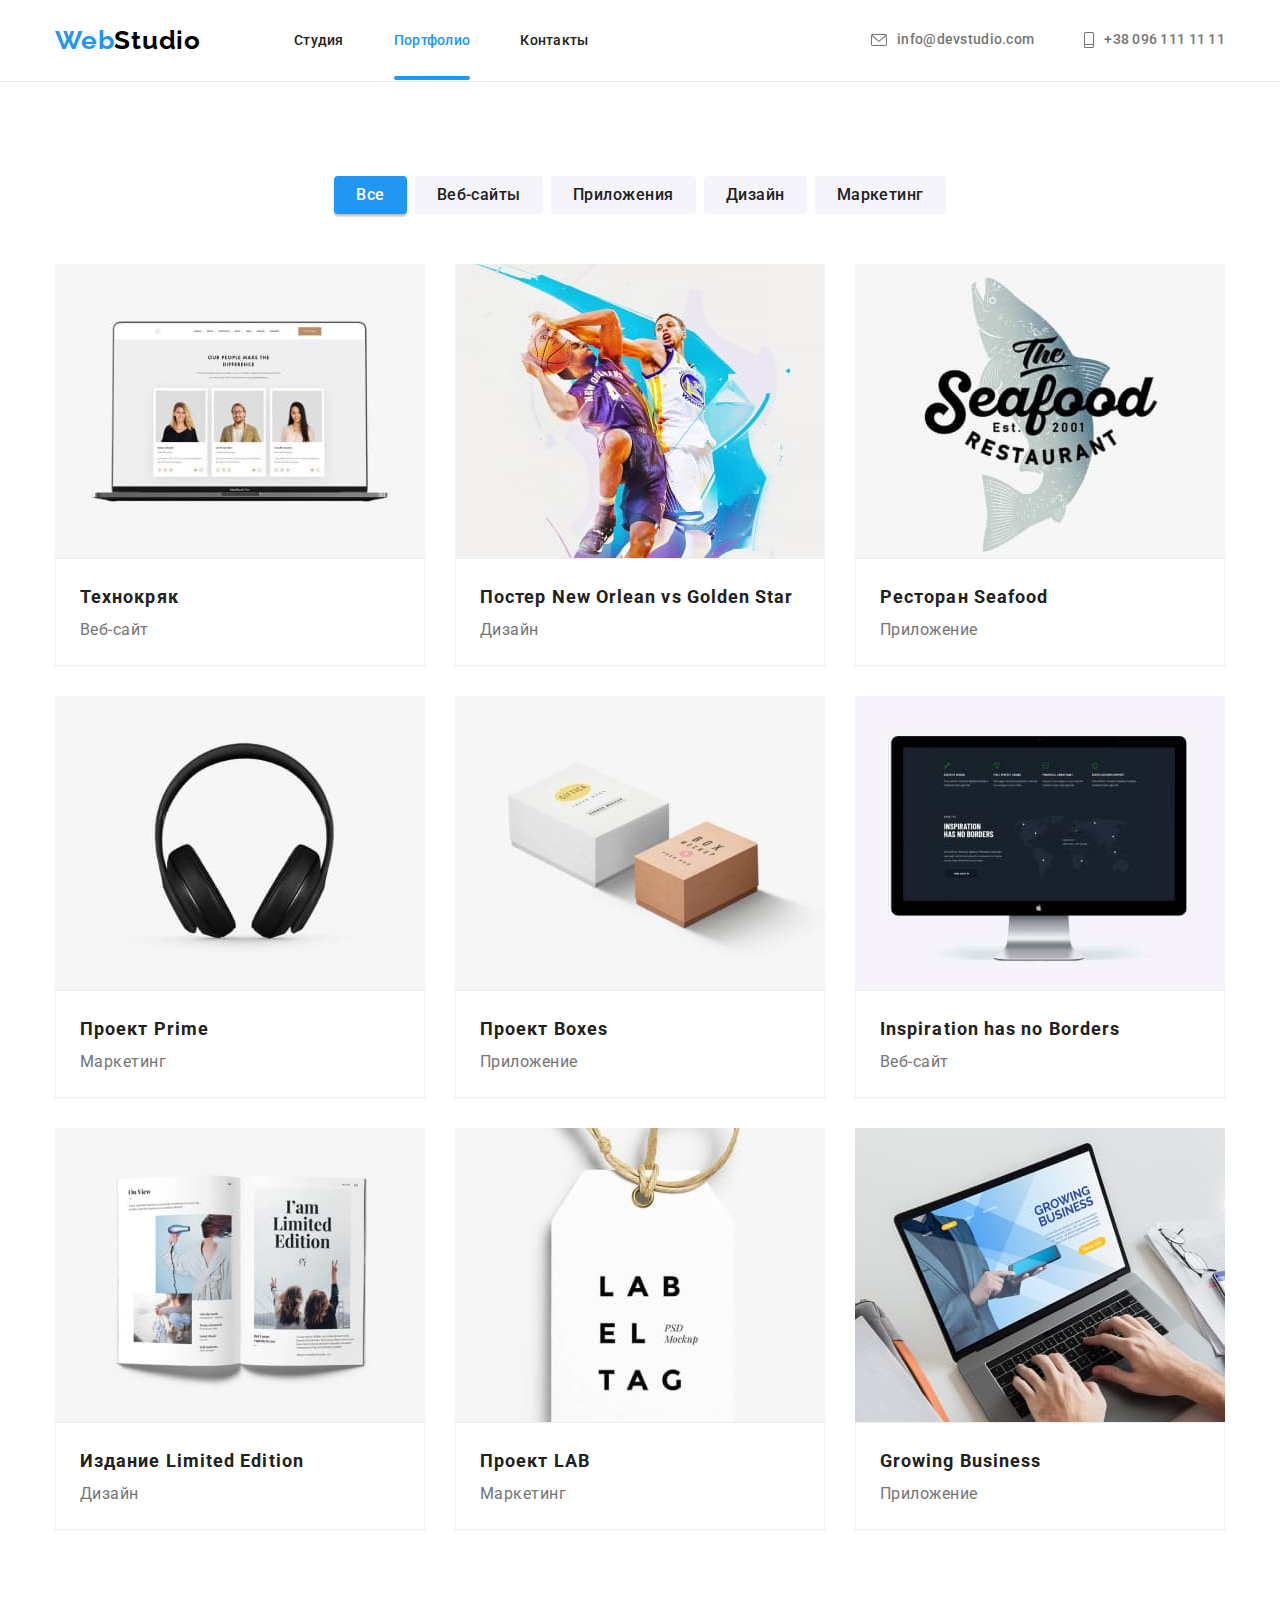
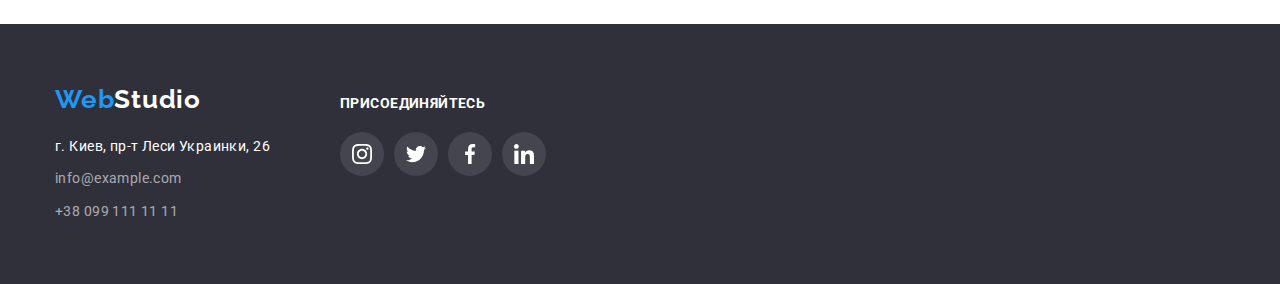
==== portfolio.html @ 9a321dd3 "добавляет с 1-5 ДЗ" ====
<!DOCTYPE html>
<html lang="ru">
  <head>
    <meta charset="UTF-8" />
    <meta http-equiv="X-UA-Compatible" content="IE=edge" />
    <meta name="viewport" content="width=device-width, initial-scale=1.0" />
    <title>WebStudio</title>
    <link rel="preconnect" href="https://fonts.gstatic.com" />
    <link
      rel="stylesheet"
      href="https://cdnjs.cloudflare.com/ajax/libs/modern-normalize/1.1.0/modern-normalize.min.css"
    />
    <link
      href="https://fonts.googleapis.com/css2?family=Raleway:wght@700&family=Roboto:wght@400;500;700;900&display=swap"
      rel="stylesheet"
    />
    <link rel="stylesheet" href="./css/styles.css" />
  </head>
  <body>
    <!-- Header -->

    <header class="header">
      <div class="container header-container">
        <nav class="main-nav">
          <a class="logo link" lang="en" href="./"><span class="logo-web link">Web</span>Studio</a>
          <ul class="nav-list list">
            <li class="nav-item">
              <a class="nav-link link" href="./index.html">Студия</a>
            </li>
            <li class="nav-item">
              <a class="nav-link link current" href="./portfolio.html">Портфолио</a>
            </li>
            <li class="nav-item">
              <a class="nav-link link" href="">Контакты</a>
            </li>
          </ul>
        </nav>
        <ul class="contact-list list">
          <li class="contact-item">
            <a class="mail-link link" href="mailto:info@devstudio.com">
              <svg class="contact-icon" width="16px" height="12px">
                <use href="./images/icon/sprite.svg#icon-letter"></use>
              </svg>
              info@devstudio.com
            </a>
          </li>
          <li class="contact-item">
            <a class="tel-link link" href="tel:+380961111111">
              <svg class="contact-icon" width="10px" height="16px">
                <use href="./images/icon/sprite.svg#icon-tel"></use>
              </svg>
              +38 096 111 11 11
            </a>
          </li>
        </ul>
      </div>
    </header>

    <!-- Main Portfolio -->

    <main class="main-portfolio">
      <section class="section-portfolio section">
        <div class="container">
          <h2 hidden class="title-portfolio">Портфолио</h2>
          <ul class="list-filter list">
            <li class="item-filter">
              <button type="button" class="button-filter current">Все</button>
            </li>
            <li class="item-filter">
              <button type="button" class="button-filter">Веб-сайты</button>
            </li>
            <li class="item-filter">
              <button type="button" class="button-filter">Приложения</button>
            </li>
            <li class="item-filter"><button type="button" class="button-filter">Дизайн</button></li>
            <li class="item-filter">
              <button type="button" class="button-filter">Маркетинг</button>
            </li>
          </ul>
          <ul class="list-portfolio list">
            <li class="item-portfolio">
              <a href="#" class="link-portfolio link">
                <div class="wrapper-image-portfolio">
                  <img
                    class="image-portfolio"
                    src="./images/portfolio/portfolio1.jpg"
                    alt="открытый ноутбук"
                    width="370"
                    height="294"
                  />
                  <p class="overlay-portfolio">
                    Технокряк это современная площадка распространения коронавируса. Компании
                    используют эту платформу для цифрового шпионажа и атак на защищённые сервера
                    конкурентов.
                  </p>
                </div>
                <div class="portfolio-text">
                  <h3 class="subject-portfolio">Технокряк</h3>
                  <p class="desk-portfolio">Веб-сайт</p>
                </div>
              </a>
            </li>
            <li class="item-portfolio">
              <a href="#" class="link-portfolio link">
                <div class="wrapper-image-portfolio">
                  <img
                    class="image-portfolio"
                    src="./images/portfolio/portfolio2.jpg"
                    alt="два баскетболиста боряться за мяч"
                    width="370"
                    height="294"
                  />
                  <p class="overlay-portfolio">
                    Технокряк это современная площадка распространения коронавируса. Компании
                    используют эту платформу для цифрового шпионажа и атак на защищённые сервера
                    конкурентов.
                  </p>
                </div>
                <div class="portfolio-text">
                  <h3 lang="en" class="subject-portfolio">Постер New Orlean vs Golden Star</h3>
                  <p class="desk-portfolio">Дизайн</p>
                </div>
              </a>
            </li>
            <li class="item-portfolio">
              <a href="#" class="link-portfolio link">
                <div class="wrapper-image-portfolio">
                  <img
                    class="image-portfolio"
                    src="./images/portfolio/portfolio3.jpg"
                    alt="рыба и надпись seafood"
                    width="370"
                    height="294"
                  />
                  <p class="overlay-portfolio">
                    Технокряк это современная площадка распространения коронавируса. Компании
                    используют эту платформу для цифрового шпионажа и атак на защищённые сервера
                    конкурентов.
                  </p>
                </div>
                <div class="portfolio-text">
                  <h3 lang="en" class="subject-portfolio">Ресторан Seafood</h3>
                  <p class="desk-portfolio">Приложение</p>
                </div></a
              >
            </li>
            <li class="item-portfolio">
              <a href="#" class="link-portfolio link">
                <div class="wrapper-image-portfolio">
                  <img
                    class="image-portfolio"
                    src="./images/portfolio/portfolio4.jpg"
                    alt="полноразмерные наушники"
                    width="370"
                    height="294"
                  />
                  <p class="overlay-portfolio">
                    Технокряк это современная площадка распространения коронавируса. Компании
                    используют эту платформу для цифрового шпионажа и атак на защищённые сервера
                    конкурентов.
                  </p>
                </div>
                <div class="portfolio-text">
                  <h3 lang="en" class="subject-portfolio">Проект Prime</h3>
                  <p class="desk-portfolio">Маркетинг</p>
                </div></a
              >
            </li>
            <li class="item-portfolio">
              <a href="#" class="link-portfolio link">
                <div class="wrapper-image-portfolio">
                  <img
                    class="image-portfolio"
                    src="./images/portfolio/portfolio5.jpg"
                    alt="две коробки"
                    width="370"
                    height="294"
                  />
                  <p class="overlay-portfolio">
                    Технокряк это современная площадка распространения коронавируса. Компании
                    используют эту платформу для цифрового шпионажа и атак на защищённые сервера
                    конкурентов.
                  </p>
                </div>
                <div class="portfolio-text">
                  <h3 lang="en" class="subject-portfolio">Проект Boxes</h3>
                  <p class="desk-portfolio">Приложение</p>
                </div>
              </a>
            </li>
            <li class="item-portfolio">
              <a href="#" class="link-portfolio link">
                <div class="wrapper-image-portfolio">
                  <img
                    class="image-portfolio"
                    src="./images/portfolio/portfolio6.jpg"
                    alt="пк моноблок"
                    width="370"
                    height="294"
                  />
                  <p class="overlay-portfolio">
                    Технокряк это современная площадка распространения коронавируса. Компании
                    используют эту платформу для цифрового шпионажа и атак на защищённые сервера
                    конкурентов.
                  </p>
                </div>
                <div class="portfolio-text">
                  <h3 lang="en" class="subject-portfolio">Inspiration has no Borders</h3>
                  <p class="desk-portfolio">Веб-сайт</p>
                </div>
              </a>
            </li>
            <li class="item-portfolio">
              <a href="#" class="link-portfolio link">
                <div class="wrapper-image-portfolio">
                  <img
                    class="image-portfolio"
                    src="./images/portfolio/portfolio7.jpg"
                    alt="журнал"
                    width="370"
                    height="294"
                  />
                  <p class="overlay-portfolio">
                    Технокряк это современная площадка распространения коронавируса. Компании
                    используют эту платформу для цифрового шпионажа и атак на защищённые сервера
                    конкурентов.
                  </p>
                </div>
                <div class="portfolio-text">
                  <h3 lang="en" class="subject-portfolio">Издание Limited Edition</h3>
                  <p class="desk-portfolio">Дизайн</p>
                </div>
              </a>
            </li>
            <li class="item-portfolio">
              <a href="#" class="link-portfolio link">
                <div class="wrapper-image-portfolio">
                  <img
                    class="image-portfolio"
                    src="./images/portfolio/portfolio8.jpg"
                    alt="бирка"
                    width="370"
                    height="294"
                  />
                  <p class="overlay-portfolio">
                    Технокряк это современная площадка распространения коронавируса. Компании
                    используют эту платформу для цифрового шпионажа и атак на защищённые сервера
                    конкурентов.
                  </p>
                </div>
                <div class="portfolio-text">
                  <h3 lang="en" class="subject-portfolio">Проект LAB</h3>
                  <p class="desk-portfolio">Маркетинг</p>
                </div>
              </a>
            </li>
            <li class="item-portfolio">
              <a href="#" class="link-portfolio link">
                <div class="wrapper-image-portfolio">
                  <img
                    class="image-portfolio"
                    src="./images/portfolio/portfolio9.jpg"
                    alt="человек печатает на ноутбуке"
                    width="370"
                    height="294"
                  />
                  <p class="overlay-portfolio">
                    Технокряк это современная площадка распространения коронавируса. Компании
                    используют эту платформу для цифрового шпионажа и атак на защищённые сервера
                    конкурентов.
                  </p>
                </div>
                <div class="portfolio-text">
                  <h3 lang="en" class="subject-portfolio">Growing Business</h3>
                  <p class="desk-portfolio">Приложение</p>
                </div>
              </a>
            </li>
          </ul>
        </div>
      </section>
    </main>

    <!-- Footer -->

    <footer class="footer">
      <div class="footer-conteiner container">
        <div>
          <a class="logo link" lang="en" href="./">
            <span class="logo-web link">Web</span><span class="logo-studio">Studio</span>
          </a>
          <address class="address">
            <ul class="list-address list">
              <li class="item-address">
                <a
                  class="map-link link"
                  href="https://goo.gl/maps/PiWp8RivzMYNPMSt6"
                  target="_blank"
                  rel="noopener noreferrer"
                >
                  г. Киев, пр-т Леси Украинки, 26
                </a>
              </li>
              <li class="item-address">
                <a href="mailto:info@example.com" class="mail-address link">info@example.com</a>
              </li>
              <li class="item-address">
                <a href="tel:+380991111111" class="tel-address link">+38 099 111 11 11</a>
              </li>
            </ul>
          </address>
        </div>
        <div class="social-footer">
          <h3 class="social-title-footer">присоединяйтесь</h3>
          <ul class="social-footer-list list">
            <li class="social-footer-item">
              <a class="social-footer-link" href="">
                <svg class="social-footer-icon">
                  <use href="./images/icon/sprite.svg#icon-instagram"></use>
                </svg>
              </a>
            </li>
            <li class="social-footer-item">
              <a class="social-footer-link" href="">
                <svg class="social-footer-icon">
                  <use href="./images/icon/sprite.svg#icon-twitter"></use>
                </svg>
              </a>
            </li>
            <li class="social-footer-item">
              <a class="social-footer-link" href="">
                <svg class="social-footer-icon">
                  <use href="./images/icon/sprite.svg#icon-facebook"></use>
                </svg>
              </a>
            </li>
            <li class="social-footer-item">
              <a class="social-footer-link" href="">
                <svg class="social-footer-icon">
                  <use href="./images/icon/sprite.svg#icon-linkedin"></use>
                </svg>
              </a>
            </li>
          </ul>
        </div>
      </div>
    </footer>
  </body>
</html>
---- css/styles.css ----
/* переменные */
:root {
  --main-font: 'Roboto', sans-serif;
  --second-font: 'Raleway', sans-serif;
  --main-color: #212121;
  --second-color: #757575;
  --accent-color: #2196f3;
  --main-weight: 700;
}

.list {
  list-style: none;
}

.link {
  text-decoration: none;
}

body {
  font-family: var(--main-font);
  color: var(--main-color);
  font-weight: var(--main-weight);
}

h1,
h2,
h3,
h4,
h5,
h6,
p {
  margin-top: 0;
  margin-bottom: 0;
}

ul,
ol {
  margin-top: 0;
  margin-bottom: 0;
  padding-left: 0;
}

img {
  display: block;
}

.container {
  width: 1200px;
  margin: 0 auto;
  padding-left: 15px;
  padding-right: 15px;
}

.section {
  padding-top: 94px;
  padding-bottom: 94px;
}

/* Components */

.second-title {
  font-size: 36px;
  line-height: 1.17;
  text-align: center;
  letter-spacing: 0.03em;
  margin-bottom: 50px;
}

/* header */

.header {
  padding-top: 25px;
  padding-bottom: 25px;
  border-bottom: 1px solid #ececec;
}

.header-container {
  display: flex;
  align-items: center;
}

.main-nav {
  display: flex;
  align-items: center;
}

.logo,
.logo-web {
  font-family: var(--second-font);
  font-size: 26px;
  line-height: 1.19;
  letter-spacing: 0.03em;
}

.logo-web {
  color: var(--accent-color);
}

.logo {
  color: #000000;
}

.logo-studio {
  color: #ffffff;
}

.nav-list {
  display: flex;
  align-items: center;
  margin-left: 93px;
}

.nav-item:not(:last-child) {
  margin-right: 50px;
}

.nav-link.current {
  color: var(--accent-color);
}

.nav-link.current::after {
  background: var(--accent-color);
}

.nav-link {
  position: relative;
  font-weight: 500;
  font-size: 14px;
  line-height: 1.14;
  letter-spacing: 0.02em;
  color: var(--main-color);
  transition-duration: 250ms;
  transition-timing-function: cubic-bezier(0.4, 0, 0.2, 1);
}

.nav-link::after {
  position: absolute;
  display: block;
  bottom: -32px;
  left: 0;
  content: '';
  width: 100%;
  height: 4px;
  background: inherit;
  border-radius: 2px;
  transition-duration: 250ms;
  transition-timing-function: cubic-bezier(0.4, 0, 0.2, 1);
}

.nav-link:hover,
.nav-link:active,
.nav-link:focus,
.mail-link:hover,
.mail-link:focus,
.tel-link:hover,
.tel-link:focus,
.mail-link:hover .contact-icon,
.mail-link:focus .contact-icon,
.tel-link:hover .contact-icon,
.tel-link:focus .contact-icon {
  color: var(--accent-color);
  fill: var(--accent-color);
}

.nav-link:hover::after,
.nav-link:focus::after {
  display: block;
  content: '';
  height: 4px;
  background: var(--accent-color);
  border-radius: 2px;
  margin-top: 28px;
}

.contact-list {
  display: flex;
  margin-left: auto;
  align-items: center;
}

.contact-item:not(:last-child) {
  margin-right: 50px;
}

.contact-icon {
  fill: var(--second-color);
  margin-right: 10px;
}

.mail-link,
.tel-link {
  display: flex;
  align-items: center;
  justify-content: center;
  font-weight: 500;
  font-size: 14px;
  line-height: 1.14;
  letter-spacing: 0.02em;
  color: var(--second-color);
  transition-duration: 250ms;
  transition-timing-function: cubic-bezier(0.4, 0, 0.2, 1);
}

/* Main */

/* Hero */

.section-hero {
  padding-top: 200px;
  padding-bottom: 200px;
  background: #c4c4c4;
  background-image: radial-gradient(rgba(47, 48, 58, 0.4), rgba(47, 48, 58, 0.4)),
    url(../images/bg-image/bg_hero.jpg);
  background-position: center;
  background-size: cover;
  max-width: 1600px;
  margin: 0 auto;
}

.hero-container {
  display: flex;
  flex-direction: column;
  align-items: center;
}

.main-title {
  font-weight: 900;
  font-size: 44px;
  line-height: 1.36;
  text-align: center;
  letter-spacing: 0.06em;
  text-transform: uppercase;
  color: #ffffff;
  margin-bottom: 30px;
}

.hero-button {
  font-weight: 700;
  font-size: 16px;
  line-height: 1.87;
  padding: 10px 32px;
  display: flex;
  align-items: center;
  text-align: center;
  letter-spacing: 0.06em;
  color: #ffffff;
  background: #2196f3;
  box-shadow: 0px 4px 4px rgba(0, 0, 0, 0.15);
  border-radius: 4px;
  border: none;
  cursor: pointer;
  transition-duration: 250ms;
  transition-timing-function: cubic-bezier(0.4, 0, 0.2, 1);
}

.hero-button:hover {
  background: #188ce8;
}

/* Особенности */

.list-features {
  display: flex;
  flex-direction: row;
  align-items: center;

  margin-top: -30px;
  margin-left: -30px;
}

.item-features {
  flex-basis: calc((100% - 120px) / 4);
  margin-top: 30px;
  margin-left: 30px;
}

.features-thumb {
  display: flex;
  align-items: center;
  justify-content: center;
  width: 270px;
  height: 120px;
  margin-bottom: 30px;
  background: #f5f4fa;
  border-radius: 4px;
}

.feature-svg {
  width: 70px;
  height: 70px;
}

.subtitle-features {
  font-size: 14px;
  line-height: 1.14;
  letter-spacing: 0.03em;
  text-transform: uppercase;
  margin-bottom: 10px;
}

.text-features {
  font-weight: 400;
  font-size: 14px;
  line-height: 1.71;
  letter-spacing: 0.03em;
  color: var(--second-color);
}

/* Чем мы занимаемся */
/* Наша команда */

.section-work {
  padding-bottom: 94px;
}

.list-work {
  display: flex;
  flex-wrap: wrap;
  margin-top: -30px;
  margin-left: -30px;
}

.item-work {
  position: relative;
  flex-basis: calc((100% - 90px) / 3);
  margin-top: 30px;
  margin-left: 30px;
}

.overlay-image-work {
  position: absolute;
  bottom: 0;
  left: 0;
  width: 100%;
  height: 70px;
  font-family: var(--main-font);
  font-weight: var(--main-weight);
  font-size: 14px;
  line-height: 1.14;
  text-align: center;
  letter-spacing: 0.03em;
  text-transform: uppercase;
  background-color: rgba(47, 48, 58, 0.8);
  color: #ffffff;
  overflow: auto;
  padding: 27px;
}

.section-team {
  background: #f5f4fa;
}

.list-team {
  display: flex;
  flex-wrap: wrap;
  margin-top: -30px;
  margin-left: -30px;
}

.item-team {
  flex-basis: calc((100% - 120px) / 4);
  margin-top: 30px;
  margin-left: 30px;
  background: #ffffff;
  box-shadow: 0px 1px 3px rgba(0, 0, 0, 0.12), 0px 1px 1px rgba(0, 0, 0, 0.14),
    0px 2px 1px rgba(0, 0, 0, 0.2);
  border-radius: 0px 0px 4px 4px;
}

.worker-text {
  padding-top: 30px;
  padding-bottom: 30px;
  padding-left: 32px;
  padding-right: 32px;
}

.title-worker {
  font-weight: 500;
  font-size: 16px;
  line-height: 1.19;
  text-align: center;
  letter-spacing: 0.03em;
  margin-bottom: 10px;
}

.team-function {
  font-weight: 400;
  font-size: 16px;
  line-height: 1.19;
  text-align: center;
  letter-spacing: 0.03em;
  color: var(--second-color);
  margin-bottom: 16px;
}

.social-list {
  display: flex;
  justify-content: space-between;
}

.social-link {
  display: flex;
  align-items: center;
  justify-content: center;
  width: 44px;
  height: 44px;
  border-radius: 50%;
  background-color: inherit;
  transition-duration: 250ms;
  transition-timing-function: cubic-bezier(0.4, 0, 0.2, 1);
}

.social-link:hover,
.social-link:focus {
  background-color: #2196f3;
}

.social-link:hover .social-icon,
.social-link:focus .social-icon {
  fill: #ffffff;
}

.social-icon {
  width: 20px;
  height: 20px;
  fill: #afb1b8;
  transition-duration: 250ms;
  transition-timing-function: cubic-bezier(0.4, 0, 0.2, 1);
}

/* Постоянные клиенты */

.client-list {
  display: flex;
  justify-content: space-between;
  flex-wrap: wrap;
}

.client-link {
  display: flex;
  align-items: center;
  justify-content: center;
  width: 170px;
  height: 92px;
  border: 1px solid#AFB1B8;
  border-radius: 4px;
  transition-duration: 250ms;
  transition-timing-function: cubic-bezier(0.4, 0, 0.2, 1);
}

.client-link:hover,
.client-link:focus {
  border: 1px solid var(--accent-color);
}

.client-link:hover .client-icon,
.client-link:focus .client-icon {
  fill: var(--accent-color);
}

.client-icon {
  width: 106px;
  height: 60px;
  fill: #afb1b8;
  transition-duration: 250ms;
  transition-timing-function: cubic-bezier(0.4, 0, 0.2, 1);
}

/* Footer */

.footer {
  padding-top: 60px;
  padding-bottom: 60px;
  background: #2f303a;
}

.footer-conteiner {
  display: flex;
}

.address {
  margin-top: 20px;
}

.list-address :not(:last-child) {
  margin-bottom: 9px;
}

.map-link {
  font-style: normal;
  font-weight: 400;
  font-size: 14px;
  line-height: 1.71;
  letter-spacing: 0.03em;
  color: #ffffff;
}

.social-footer {
  margin-top: 12px;
  margin-left: 70px;
}

.social-title-footer {
  font-family: var(--main-font);
  font-weight: var(--main-weight);
  font-size: 14px;
  line-height: 1.14;
  letter-spacing: 0.03em;
  text-transform: uppercase;
  margin-bottom: 20px;
  color: #ffffff;
}

.social-footer-list {
  display: flex;
}

.social-footer-item:not(:last-child) {
  margin-right: 10px;
}

.social-footer-link {
  display: flex;
  align-items: center;
  justify-content: center;
  width: 44px;
  height: 44px;
  border-radius: 50%;
  background-color: rgba(255, 255, 255, 0.1);
  transition-duration: 250ms;
  transition-timing-function: cubic-bezier(0.4, 0, 0.2, 1);
}

.social-footer-link:hover,
.social-footer-link:focus {
  background-color: var(--accent-color);
}

.social-footer-icon {
  width: 20px;
  height: 20px;
  fill: #ffffff;
}

.mail-address,
.tel-address {
  font-style: normal;
  font-weight: 400;
  font-size: 14px;
  line-height: 1.71;
  letter-spacing: 0.03em;
  color: rgba(255, 255, 255, 0.6);
}

/* Main Portfolio */

.list-filter {
  display: flex;
  justify-content: center;
  margin-bottom: 50px;
}

.list-filter :not(:last-child) {
  margin-right: 8px;
}

.button-filter {
  font-weight: 500;
  font-size: 16px;
  padding: 6px 22px;
  line-height: 1.62;
  text-align: center;
  letter-spacing: 0.03em;
  color: var(--main-color);
  background: #f5f4fa;
  border: none;
  border-radius: 4px;
  transition-duration: 250ms;
  transition-timing-function: cubic-bezier(0.4, 0, 0.2, 1);
  cursor: pointer;
}

.button-filter:hover,
.button-filter:active,
.button-filter:focus {
  color: #ffffff;
  background: var(--accent-color);
  box-shadow: 0px 3px 1px rgba(0, 0, 0, 0.1), 0px 1px 2px rgba(0, 0, 0, 0.08),
    0px 2px 2px rgba(0, 0, 0, 0.12);
}

.button-filter.current {
  background: var(--accent-color);
  color: #ffffff;
  box-shadow: 0px 3px 1px rgba(0, 0, 0, 0.1), 0px 1px 2px rgba(0, 0, 0, 0.08),
    0px 2px 2px rgba(0, 0, 0, 0.12);
}

.list-portfolio {
  display: flex;
  flex-wrap: wrap;
  margin-top: -30px;
  margin-left: -30px;
}

.item-portfolio {
  flex-basis: calc((100% - 90px) / 3);
  margin-top: 30px;
  margin-left: 30px;
  transition-duration: 250ms;
  transition-timing-function: cubic-bezier(0.4, 0, 0.2, 1);
  cursor: pointer;
}

.link-portfolio {
  display: block;
}

.link-portfolio:hover,
.link-portfolio:focus {
  box-shadow: 0px 1px 1px rgba(0, 0, 0, 0.12), 0px 4px 4px rgba(0, 0, 0, 0.06),
    1px 4px 6px rgba(0, 0, 0, 0.16);
}

.link-portfolio:hover .overlay-portfolio,
.link-portfolio:focus .overlay-portfolio {
  transform: translateY(0%);
}

.wrapper-image-portfolio {
  position: relative;
  overflow: hidden;
}

.overlay-portfolio {
  position: absolute;
  display: flex;
  align-items: center;
  top: 0;
  left: 0;
  width: 100%;
  height: 100%;
  font-family: var(--main-font);
  font-weight: 400;
  font-size: 18px;
  line-height: 1.56;
  letter-spacing: 0.03em;
  color: #ffffff;
  background: rgba(33, 150, 243, 0.9);
  overflow: auto;
  padding: 24px;
  transform: translateY(100%);
  transition: transform 250ms cubic-bezier(0.4, 0, 0.2, 1);
}

.portfolio-text {
  padding: 20px 24px;
  border: 1px solid #eeeeee;
}

.subject-portfolio {
  font-size: 18px;
  line-height: 2;
  letter-spacing: 0.06em;
  color: var(--main-color);
}

.desk-portfolio {
  font-weight: 400;
  font-size: 16px;
  line-height: 1.87;
  letter-spacing: 0.03em;
  color: var(--second-color);
}

/* Модальное окно */

.backdrop {
  position: fixed;
  top: 0;
  left: 0;
  width: 100vw;
  height: 100vh;
  background: rgba(0, 0, 0, 0.2);
  transition: opacity 250ms cubic-bezier(0.4, 0, 0.2, 1),
    visibility 250ms cubic-bezier(0.4, 0, 0.2, 1);
}

.modal {
  position: absolute;
  top: 50%;
  left: 50%;
  width: 528px;
  height: 581px;
  background: #ffffff;
  box-shadow: 0px 1px 3px rgba(0, 0, 0, 0.12), 0px 1px 1px rgba(0, 0, 0, 0.14),
    0px 2px 1px rgba(0, 0, 0, 0.2);
  border-radius: 4px;
  transform: translate(-50%, -50%);
}

.close-btn {
  position: absolute;
  top: 8px;
  right: 8px;
  display: flex;
  align-items: center;
  justify-content: center;
  width: 30px;
  height: 30px;
  border-radius: 50%;
  background: transparent;
  border: 1px solid rgba(0, 0, 0, 0.1);
  box-sizing: border-box;
  cursor: pointer;
  padding: 0;
}

.close-btn-icon {
  width: 16px;
  height: 16px;
  color: #000000;
}

.is-hidden {
  opacity: 0;
  visibility: hidden;
  pointer-events: none;
}
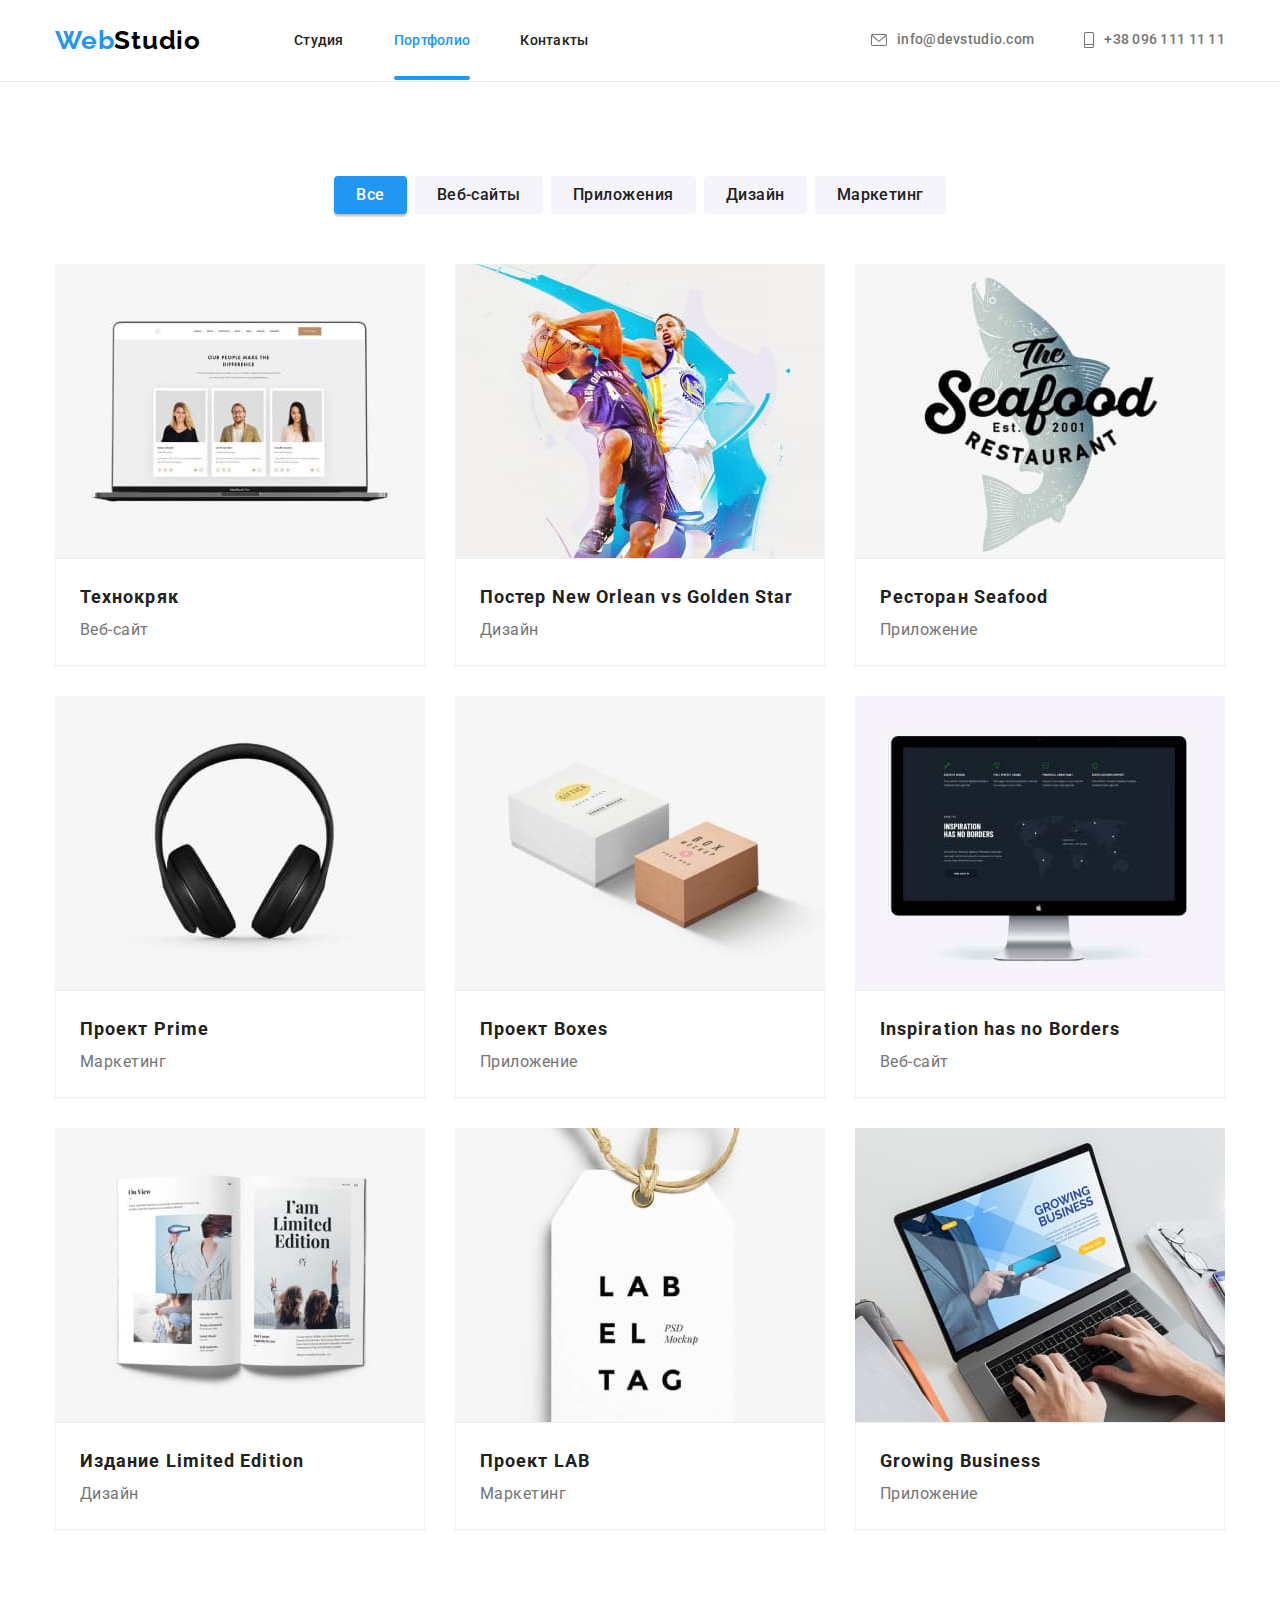
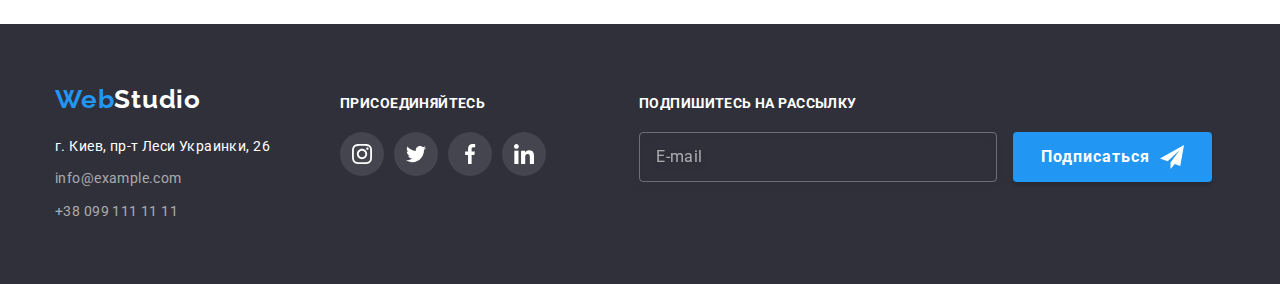
==== commit 3261fb3a: "добавляет иконку в футере в форму" ====
--- a/portfolio.html
+++ b/portfolio.html
@@ -61,7 +61,7 @@
     <main class="main-portfolio">
       <section class="section-portfolio section">
         <div class="container">
-          <h2 hidden class="title-portfolio">Портфолио</h2>
+          <h2 class="title-portfolio visually-hidden">Портфолио</h2>
           <ul class="list-filter list">
             <li class="item-filter">
               <button type="button" class="button-filter current">Все</button>
@@ -311,7 +311,7 @@
           </address>
         </div>
         <div class="social-footer">
-          <h3 class="social-title-footer">присоединяйтесь</h3>
+          <p class="footer-text-action">присоединяйтесь</p>
           <ul class="social-footer-list list">
             <li class="social-footer-item">
               <a class="social-footer-link" href="">
@@ -343,6 +343,16 @@
             </li>
           </ul>
         </div>
+        <form class="form-footer" action="#">
+          <p class="footer-text-action">Подпишитесь на рассылку</p>
+          <input class="form-footer-imput" type="email" name="user-email" placeholder="E-mail" />
+          <button class="form-footer-btn" type="submit">
+            Подписаться
+            <svg class="form-footer-imput-icon">
+              <use href="./images/icon/sprite.svg#icon-icon_send"></use>
+            </svg>
+          </button>
+        </form>
       </div>
     </footer>
   </body>
--- a/css/styles.css
+++ b/css/styles.css
@@ -54,6 +54,17 @@
 .section {
   padding-top: 94px;
   padding-bottom: 94px;
+}
+
+.visually-hidden {
+  position: absolute !important;
+  clip: rect(1px 1px 1px 1px); /* IE6, IE7 */
+  clip: rect(1px, 1px, 1px, 1px);
+  padding: 0 !important;
+  border: 0 !important;
+  height: 1px !important;
+  width: 1px !important;
+  overflow: hidden;
 }
 
 /* Components */
@@ -500,7 +511,7 @@
   margin-left: 70px;
 }
 
-.social-title-footer {
+.footer-text-action {
   font-family: var(--main-font);
   font-weight: var(--main-weight);
   font-size: 14px;
@@ -550,6 +561,59 @@
   line-height: 1.71;
   letter-spacing: 0.03em;
   color: rgba(255, 255, 255, 0.6);
+}
+
+.form-footer {
+  margin-top: 12px;
+  margin-left: 93px;
+}
+
+.form-footer-imput {
+  width: 358px;
+  height: 50px;
+  color: #ffffff;
+  background-color: inherit;
+  border: 1px solid rgba(255, 255, 255, 0.3);
+  box-sizing: border-box;
+  filter: drop-shadow(0px 4px 4px rgba(0, 0, 0, 0.15));
+  border-radius: 4px;
+  padding-left: 16px;
+}
+
+.form-footer-imput::placeholder {
+  font-family: var(--main-font);
+  font-weight: 400;
+  font-size: 16px;
+  line-height: 1.25;
+  display: flex;
+  align-items: center;
+  letter-spacing: 0.03em;
+  color: rgba(255, 255, 255, 0.6);
+}
+
+.form-footer-btn {
+  font-family: var(--main-font);
+  font-weight: var(--main-weight);
+  font-size: 16px;
+  line-height: 1.87;
+  display: inline-flex;
+  align-items: center;
+  text-align: center;
+  letter-spacing: 0.06em;
+  color: #ffffff;
+  background: var(--accent-color);
+  box-shadow: 0px 4px 4px rgba(0, 0, 0, 0.15);
+  border-radius: 4px;
+  padding: 10px 28px;
+  margin-left: 12px;
+  border: none;
+  cursor: pointer;
+}
+
+.form-footer-imput-icon {
+  width: 24px;
+  height: 24px;
+  margin-left: 10px;
 }
 
 /* Main Portfolio */
@@ -697,6 +761,157 @@
     0px 2px 1px rgba(0, 0, 0, 0.2);
   border-radius: 4px;
   transform: translate(-50%, -50%);
+  padding: 40px;
+}
+
+.modal-form {
+  display: flex;
+  flex-direction: column;
+}
+
+.modal-form-action {
+  font-family: var(--main-font);
+  font-weight: var(--main-weight);
+  font-size: 20px;
+  line-height: 1.15;
+  text-align: center;
+  letter-spacing: 0.03em;
+  color: var(--main-color);
+  margin-bottom: 12px;
+}
+
+.modal-form-field {
+  font-family: var(--main-font);
+  font-weight: 400;
+  font-size: 12px;
+  line-height: 1.17;
+  letter-spacing: 0.01em;
+  color: var(--second-color);
+  margin-bottom: 10px;
+}
+
+.modal-form-input-wrapper {
+  position: relative;
+  display: block;
+  margin-top: 4px;
+}
+
+.modal-form-imput {
+  width: 100%;
+  height: 40px;
+  border: 1px solid rgba(33, 33, 33, 0.2);
+  border-radius: 4px;
+  padding-left: 42px;
+}
+
+.modal-form-imput:focus {
+  outline: none;
+  border-color: var(--accent-color);
+  transition-duration: 250ms;
+  transition-timing-function: cubic-bezier(0.4, 0, 0.2, 1);
+}
+
+.modal-form-input-icon {
+  position: absolute;
+  width: 18px;
+  height: 18px;
+  top: 50%;
+  left: 12px;
+  transform: translateY(-50%);
+  color: var(--main-color);
+}
+
+.modal-form-imput:focus + .modal-form-input-icon {
+  fill: var(--accent-color);
+  transition-duration: 250ms;
+  transition-timing-function: cubic-bezier(0.4, 0, 0.2, 1);
+}
+
+.modal-form-comment {
+  width: 100%;
+  height: 120px;
+  border: 1px solid rgba(33, 33, 33, 0.2);
+  box-sizing: border-box;
+  border-radius: 4px;
+  margin-top: 4px;
+  padding: 12px 16px;
+  resize: none;
+}
+
+.modal-form-comment::placeholder {
+  font-family: var(--main-font);
+  font-weight: 400;
+  font-size: 12px;
+  line-height: 1.17;
+  letter-spacing: 0.01em;
+  color: rgba(117, 117, 117, 0.5);
+}
+
+.modal-form-comment:focus {
+  border-color: var(--accent-color);
+  transition-duration: 250ms;
+  transition-timing-function: cubic-bezier(0.4, 0, 0.2, 1);
+  outline: none;
+}
+
+.modal-form-checkbox:checked + .modal-form-checkbox-label::before {
+  width: 16px;
+  height: 15px;
+  border-color: var(--accent-color);
+  background-color: var(--accent-color);
+  background-image: url(../images/icon/icon_check.svg);
+  background-position: center;
+  border-radius: 2px;
+}
+
+.modal-form-checkbox:focus + .modal-form-checkbox-label::before {
+  outline: 1px solid #2196f3;
+}
+
+.modal-form-checkbox-label {
+  display: flex;
+  align-items: center;
+  font-family: var(--main-font);
+  font-weight: 400;
+  font-size: 14px;
+  line-height: 1.71;
+  letter-spacing: 0.03em;
+  color: var(--second-color);
+  margin-bottom: 30px;
+}
+
+.modal-form-checkbox-label::before {
+  display: block;
+  content: '';
+  width: 16px;
+  height: 15px;
+  border: 1px solid#212121;
+  border-radius: 2px;
+  cursor: pointer;
+  margin-right: 7px;
+}
+
+.modal-form-checkbox-link {
+  color: var(--accent-color);
+}
+
+.modal-form-btn {
+  font-family: var(--main-font);
+  font-weight: var(--main-weight);
+  font-size: 16px;
+  line-height: 1.87;
+  display: flex;
+  align-items: center;
+  text-align: center;
+  letter-spacing: 0.06em;
+  background: #188ce8;
+  color: #ffffff;
+  box-shadow: 0px 4px 4px rgba(0, 0, 0, 0.15);
+  border-radius: 4px;
+  border: none;
+  cursor: pointer;
+  align-self: center;
+  padding: 10px 55px;
 }
 
 .close-btn {
@@ -722,6 +937,12 @@
   color: #000000;
 }
 
+.close-btn-icon:hover {
+  fill: var(--accent-color);
+  transition-duration: 250ms;
+  transition-timing-function: cubic-bezier(0.4, 0, 0.2, 1);
+}
+
 .is-hidden {
   opacity: 0;
   visibility: hidden;
